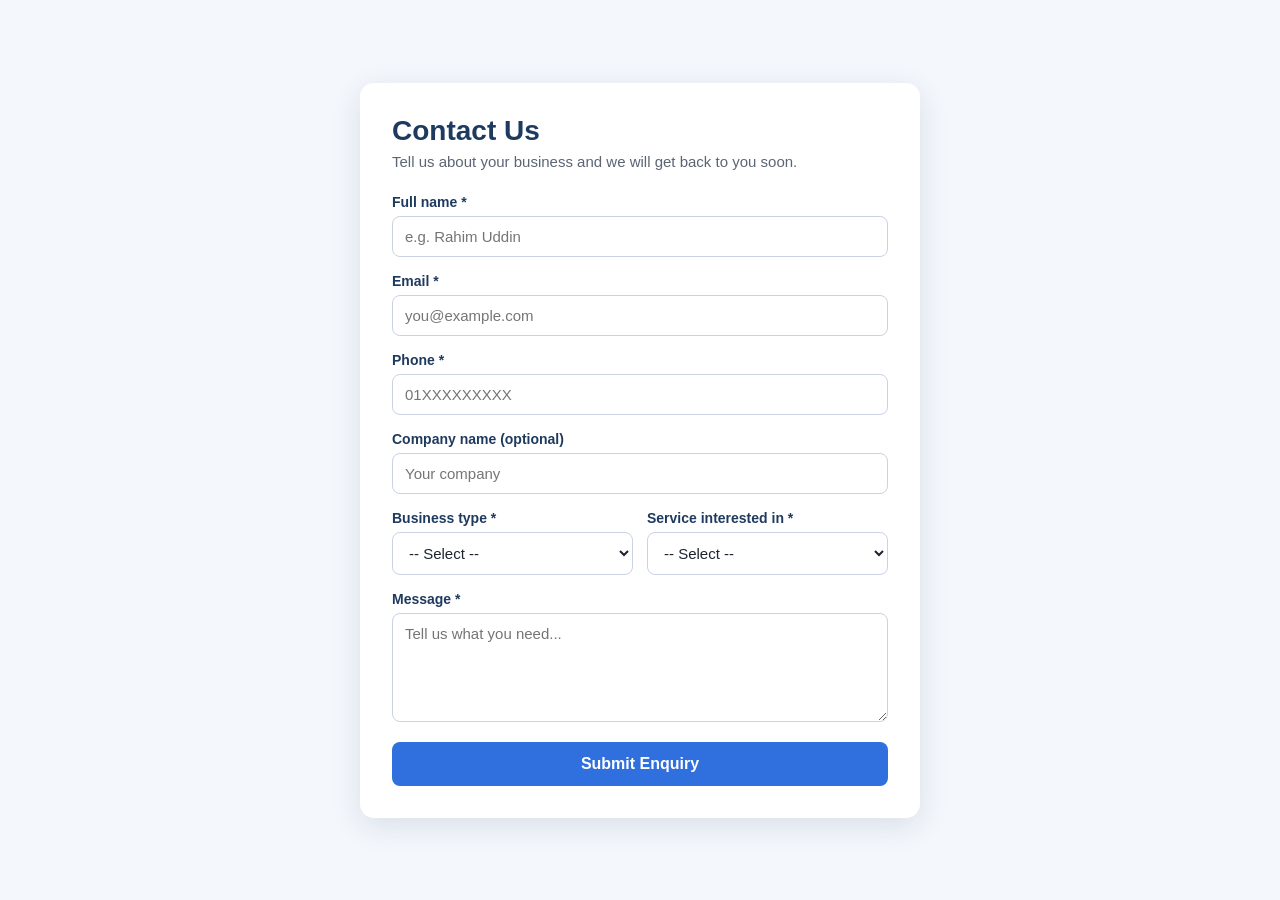
==== frontend/index.html @ 9c3e9b18 "Initial commit - flow-sync" ====
<!DOCTYPE html>
<html lang="en">
<head>
  <meta charset="UTF-8">
  <meta name="viewport" content="width=device-width, initial-scale=1.0">
  <title>Contact Us - Project Alpha</title>
  <link rel="stylesheet" href="css/style.css">
</head>
<body>

  <div class="container">
    <div class="card">
      <h1>Contact Us</h1>
      <p class="subtitle">Tell us about your business and we will get back to you soon.</p>

      <form id="lead-form" novalidate>

        <div class="field">
          <label for="name">Full name *</label>
          <input type="text" id="name" placeholder="e.g. Rahim Uddin">
        </div>

        <div class="field">
          <label for="email">Email *</label>
          <input type="email" id="email" placeholder="you@example.com">
        </div>

        <div class="field">
          <label for="phone">Phone *</label>
          <input type="text" id="phone" placeholder="01XXXXXXXXX">
        </div>

        <div class="field">
          <label for="company">Company name (optional)</label>
          <input type="text" id="company" placeholder="Your company">
        </div>

        <div class="row">
          <div class="field">
            <label for="business_type">Business type *</label>
            <select id="business_type">
              <option value="">-- Select --</option>
              <option value="Restaurant">Restaurant</option>
              <option value="Retail">Retail</option>
              <option value="Education">Education</option>
              <option value="Real Estate">Real Estate</option>
              <option value="IT">IT</option>
              <option value="Telecom">Telecom</option>
              <option value="Other">Other</option>
            </select>
          </div>

          <div class="field">
            <label for="service">Service interested in *</label>
            <select id="service">
              <option value="">-- Select --</option>
              <option value="Marketing">Marketing</option>
              <option value="Website">Website</option>
              <option value="Consultancy">Consultancy</option>
              <option value="Training">Training</option>
            </select>
          </div>
        </div>

        <div class="field">
          <label for="message">Message *</label>
          <textarea id="message" rows="5" placeholder="Tell us what you need..."></textarea>
        </div>

        <button type="submit" id="submit-btn">Submit Enquiry</button>

        <div id="form-message"></div>

      </form>
    </div>
  </div>

  <script>
    // ---- Setting: webhook address ----
    // Testing-er somoy Test URL, Day 12-te Production URL boshabo
    const WEBHOOK_URL = "http://localhost:5678/webhook-test/lead-submit";

    const form = document.getElementById("lead-form");
    const messageBox = document.getElementById("form-message");
    const submitBtn = document.getElementById("submit-btn");

    function showMessage(text, type) {
      messageBox.textContent = text;
      messageBox.className = type; // "success" or "error"
    }

    function validate(data) {
      if (data.name.length < 2 || data.name.length > 80) {
        return "Please enter your full name (2 to 80 characters).";
      }
      const emailPattern = /^[^\s@]+@[^\s@]+\.[^\s@]+$/;
      if (!emailPattern.test(data.email)) {
        return "Please enter a valid email address.";
      }
      const phonePattern = /^01\d{9}$/;
      if (!phonePattern.test(data.phone)) {
        return "Phone must be 11 digits and start with 01.";
      }
      if (data.business_type === "") {
        return "Please select your business type.";
      }
      if (data.service === "") {
        return "Please select the service you are interested in.";
      }
      if (data.message.length < 10 || data.message.length > 1000) {
        return "Message must be between 10 and 1000 characters.";
      }
      return ""; // no error
    }

    form.addEventListener("submit", async function (event) {
      event.preventDefault(); // page reload hobe na

      const data = {
        name: document.getElementById("name").value.trim(),
        email: document.getElementById("email").value.trim(),
        phone: document.getElementById("phone").value.trim(),
        company: document.getElementById("company").value.trim(),
        business_type: document.getElementById("business_type").value,
        service: document.getElementById("service").value,
        message: document.getElementById("message").value.trim()
      };

      const errorText = validate(data);
      if (errorText !== "") {
        showMessage(errorText, "error");
        return;
      }

      submitBtn.disabled = true;
      submitBtn.textContent = "Sending...";

      try {
        const response = await fetch(WEBHOOK_URL, {
          method: "POST",
          headers: { "Content-Type": "application/json" },
          body: JSON.stringify(data)
        });

        if (response.ok) {
          showMessage("Thank you! We received your enquiry.", "success");
          form.reset();
        } else {
          showMessage("Something went wrong. Please try again.", "error");
        }
      } catch (error) {
        console.error(error);
        showMessage("Could not connect to the server. Please try again later.", "error");
      }

      submitBtn.disabled = false;
      submitBtn.textContent = "Submit Enquiry";
    });
  </script>

</body>
</html>
---- frontend/css/style.css ----
* {
  box-sizing: border-box;
}

body {
  margin: 0;
  font-family: "Segoe UI", Arial, sans-serif;
  background: #f4f7fc;
  color: #1b2430;
}

.container {
  min-height: 100vh;
  display: flex;
  align-items: center;
  justify-content: center;
  padding: 24px 16px;
}

.card {
  background: #ffffff;
  width: 100%;
  max-width: 560px;
  padding: 32px;
  border-radius: 14px;
  box-shadow: 0 8px 30px rgba(31, 58, 95, 0.12);
}

h1 {
  margin: 0 0 6px 0;
  color: #1f3a5f;
  font-size: 28px;
}

.subtitle {
  margin: 0 0 24px 0;
  color: #5b6573;
  font-size: 15px;
}

.field {
  margin-bottom: 16px;
  flex: 1;
}

.row {
  display: flex;
  gap: 14px;
}

label {
  display: block;
  margin-bottom: 6px;
  font-size: 14px;
  font-weight: 600;
  color: #1f3a5f;
}

input,
select,
textarea {
  width: 100%;
  padding: 11px 12px;
  font-size: 15px;
  font-family: inherit;
  border: 1px solid #c9d3e3;
  border-radius: 8px;
  background: #ffffff;
  color: #1b2430;
}

input:focus,
select:focus,
textarea:focus {
  outline: none;
  border-color: #2f6fde;
  box-shadow: 0 0 0 3px rgba(47, 111, 222, 0.18);
}

textarea {
  resize: vertical;
}

button {
  width: 100%;
  padding: 13px;
  font-size: 16px;
  font-weight: 600;
  color: #ffffff;
  background: #2f6fde;
  border: none;
  border-radius: 8px;
  cursor: pointer;
}

button:hover {
  background: #2459b8;
}

button:disabled {
  background: #9db8ea;
  cursor: not-allowed;
}

#form-message {
  margin-top: 16px;
  padding: 12px;
  border-radius: 8px;
  font-size: 14px;
  display: none;
}

#form-message.success {
  display: block;
  background: #e6f6ec;
  color: #1e6b3a;
  border: 1px solid #5bb57a;
}

#form-message.error {
  display: block;
  background: #fdeaea;
  color: #9b1c1c;
  border: 1px solid #e08a8a;
}

@media (max-width: 520px) {
  .row {
    flex-direction: column;
    gap: 0;
  }
  .card {
    padding: 22px;
  }
}
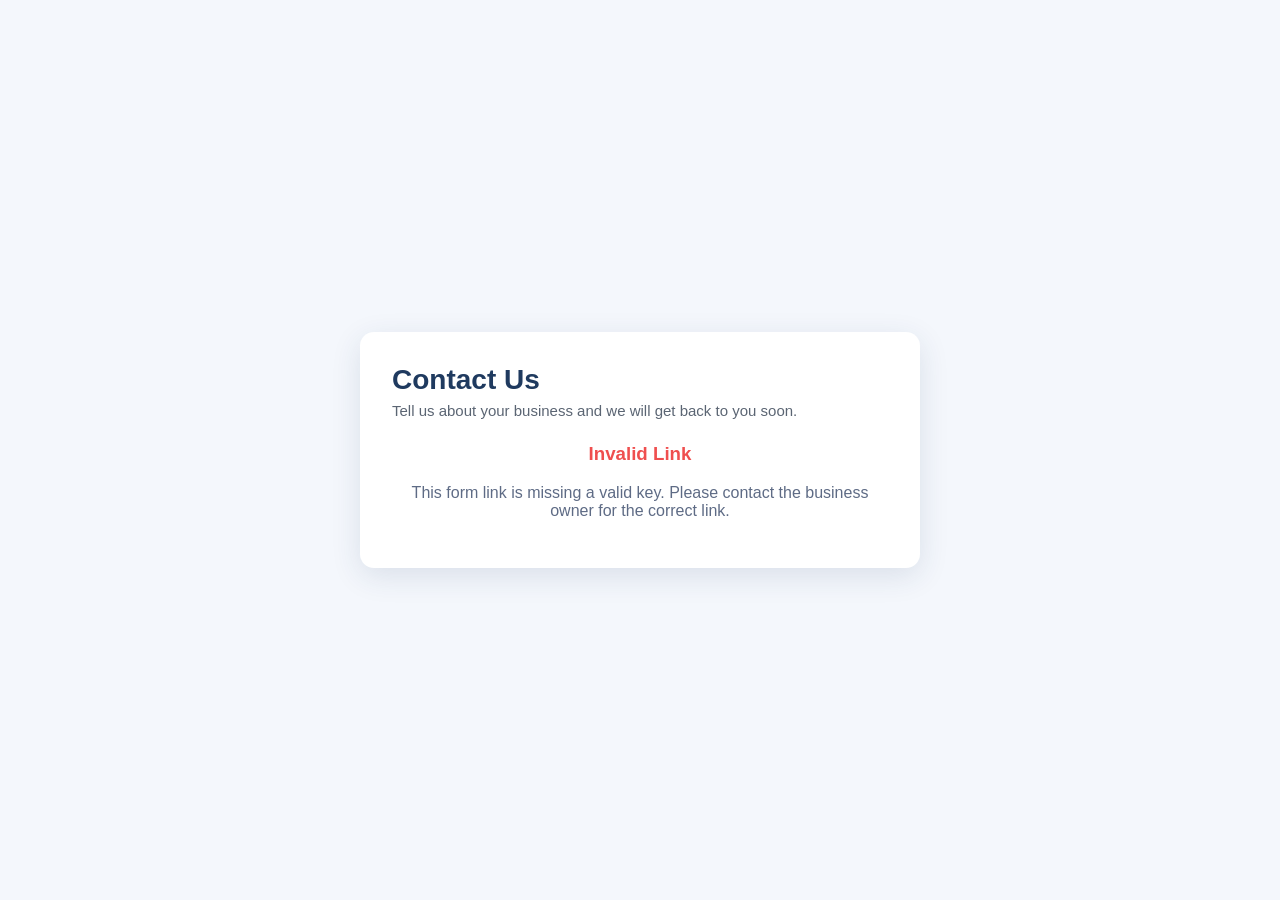
==== commit fa41844b: "Update frontend code" ====
--- a/frontend/index.html
+++ b/frontend/index.html
@@ -3,7 +3,7 @@
 <head>
   <meta charset="UTF-8">
   <meta name="viewport" content="width=device-width, initial-scale=1.0">
-  <title>Contact Us - Project Alpha</title>
+  <title>Contact Us - FlowSync</title>
   <link rel="stylesheet" href="css/style.css">
 </head>
 <body>
@@ -17,7 +17,7 @@
 
         <div class="field">
           <label for="name">Full name *</label>
-          <input type="text" id="name" placeholder="e.g. Rahim Uddin">
+          <input type="text" id="name" placeholder="e.g. Rahim Khan">
         </div>
 
         <div class="field">
@@ -77,12 +77,21 @@
 
   <script>
     // ---- Setting: webhook address ----
-    // Testing-er somoy Test URL, Day 12-te Production URL boshabo
-    const WEBHOOK_URL = "http://localhost:5678/webhook-test/lead-submit";
+    // Production URL
+    const WEBHOOK_URL = "http://localhost:5678/webhook/lead-submit";
+
+    // URL থেকে form_key বের করার ফাংশন
+    const urlParams = new URLSearchParams(window.location.search);
+    const FORM_KEY = urlParams.get('k'); 
 
     const form = document.getElementById("lead-form");
     const messageBox = document.getElementById("form-message");
     const submitBtn = document.getElementById("submit-btn");
+
+    // যদি URL-এ form_key না থাকে, তবে ফর্মটি হাইড করে মেসেজ দেখাবে
+    if (!FORM_KEY) {
+      form.innerHTML = "<h3 style='color:#EF4F4F; text-align:center; margin-top:20px;'>Invalid Link</h3><p style='text-align:center; color:#5E6B85;'>This form link is missing a valid key. Please contact the business owner for the correct link.</p>";
+    }
 
     function showMessage(text, type) {
       messageBox.textContent = text;
@@ -90,33 +99,24 @@
     }
 
     function validate(data) {
-      if (data.name.length < 2 || data.name.length > 80) {
-        return "Please enter your full name (2 to 80 characters).";
-      }
+      if (data.name.length < 2 || data.name.length > 80) return "Please enter your full name (2 to 80 characters).";
       const emailPattern = /^[^\s@]+@[^\s@]+\.[^\s@]+$/;
-      if (!emailPattern.test(data.email)) {
-        return "Please enter a valid email address.";
-      }
+      if (!emailPattern.test(data.email)) return "Please enter a valid email address.";
       const phonePattern = /^01\d{9}$/;
-      if (!phonePattern.test(data.phone)) {
-        return "Phone must be 11 digits and start with 01.";
-      }
-      if (data.business_type === "") {
-        return "Please select your business type.";
-      }
-      if (data.service === "") {
-        return "Please select the service you are interested in.";
-      }
-      if (data.message.length < 10 || data.message.length > 1000) {
-        return "Message must be between 10 and 1000 characters.";
-      }
+      if (!phonePattern.test(data.phone)) return "Phone must be 11 digits and start with 01.";
+      if (data.business_type === "") return "Please select your business type.";
+      if (data.service === "") return "Please select the service you are interested in.";
+      if (data.message.length < 10 || data.message.length > 1000) return "Message must be between 10 and 1000 characters.";
       return ""; // no error
     }
 
     form.addEventListener("submit", async function (event) {
       event.preventDefault(); // page reload hobe na
+      
+      if (!FORM_KEY) return; // ফর্ম কি ছাড়া সাবমিট হবে না
 
       const data = {
+        form_key: FORM_KEY, // n8n-তে পাঠানোর জন্য form_key যুক্ত করা হলো
         name: document.getElementById("name").value.trim(),
         email: document.getElementById("email").value.trim(),
         phone: document.getElementById("phone").value.trim(),
